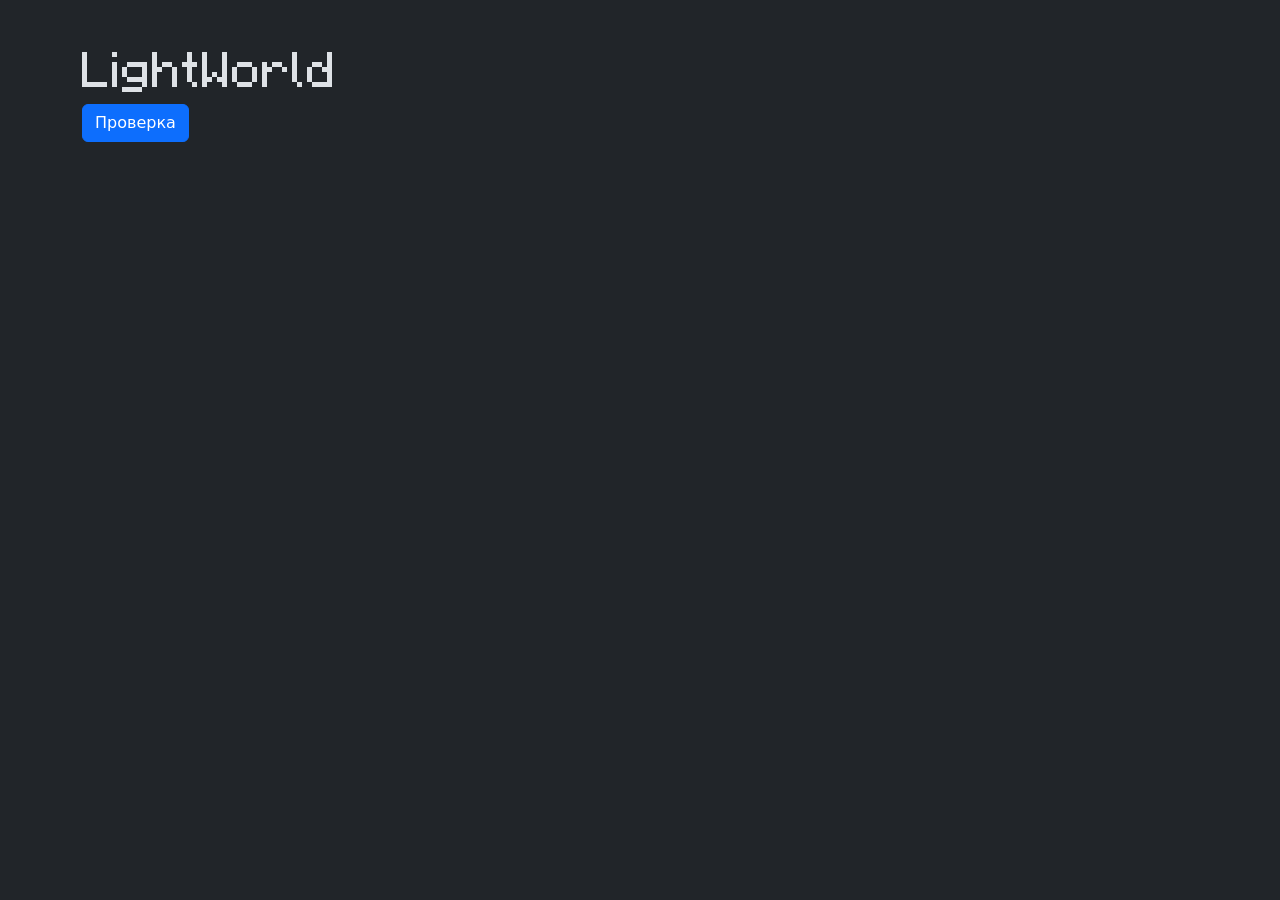
==== index.html @ 9e8bbbc4 "Подключить Bootstrap и шрифт, добавить каркас главной" ====
<!DOCTYPE html>
<html lang="ru" data-bs-theme="dark">
<head>
    <meta charset="UTF-8">
    <meta name="viewport" content="width=device-width, initial-scale=1.0">
    <title>LightWorld — сервер Minecraft</title>
    <link rel="icon" href="images/logo.png" type="image/png">
    <link rel="stylesheet" href="vendor/bootstrap/css/bootstrap.min.css">
    <link rel="stylesheet" href="css/custom.css">
</head>
<body>
    <main class="container py-5">
        <h1>LightWorld</h1>
        <button class="btn btn-primary" type="button">Проверка</button>
    </main>
    <script
    src="vendor/bootstrap/js/bootstrap.bundle.min.js">
    </script>
    <script src="js/main.js">
    </script>
</body>
</html>
---- css/custom.css ----
@font-face {
    font-family: "Minecraft Rus";
    src: url("../fonts/minecraft-rus.ttf")
    format("truetype");
    font-display: swap;
}

h1, h2, h3 {
    font-family: "Minecraft Rus", monospace;
}
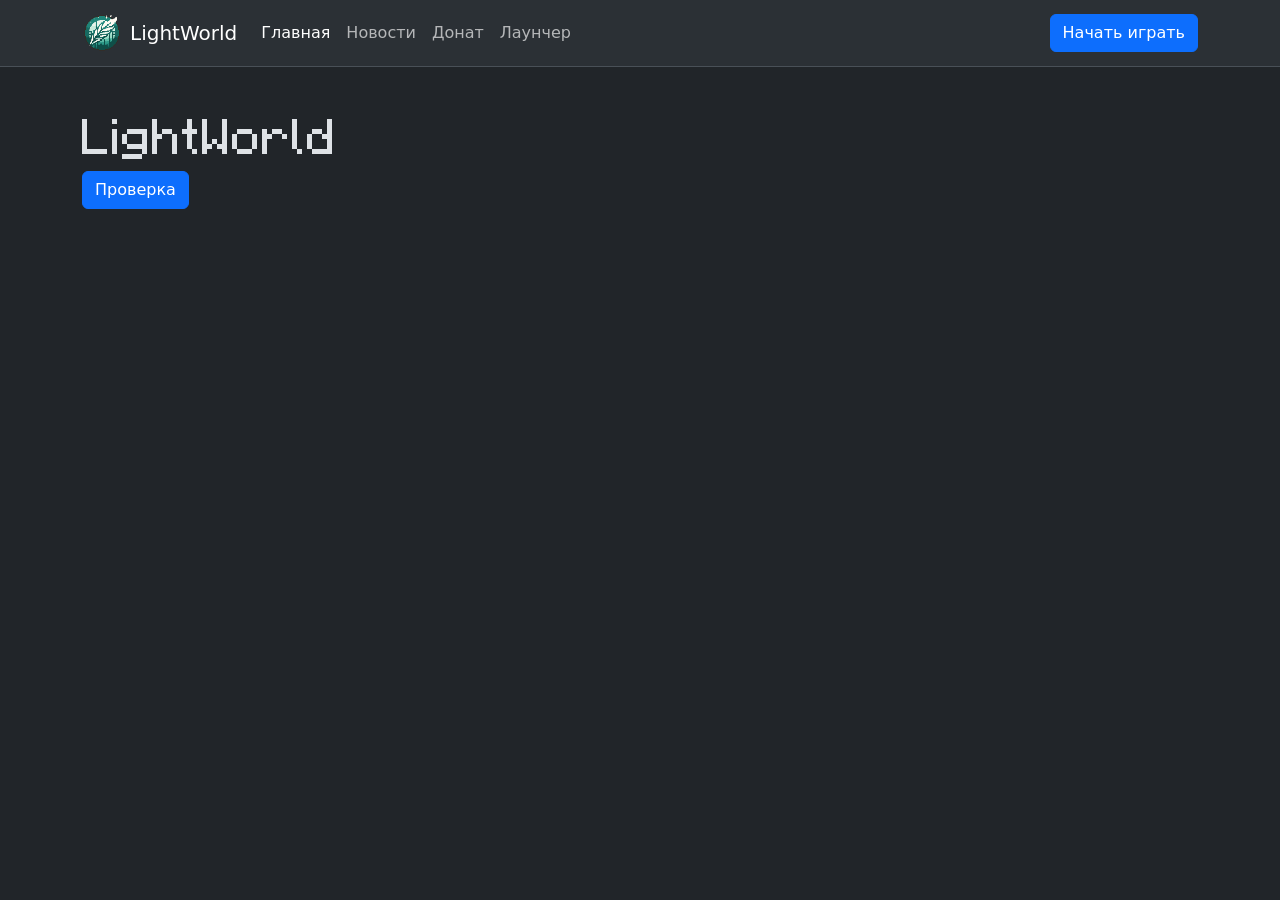
==== commit ba5bca05: "Добавить шапку на компоненте navbar" ====
--- a/index.html
+++ b/index.html
@@ -9,6 +9,29 @@
     <link rel="stylesheet" href="css/custom.css">
 </head>
 <body>
+    <header class="sticky-top">
+        <nav class="navbar navbar-expand-lg bg-body-tertiary border-bottom" aria-label="Основная навигация">
+            <div class="container">
+                <a class="navbar-brand d-flex align-items-center gap-2"
+                href="index.html">
+                    <img src="images/logo.png" alt="" width="40" height="40">
+                        LightWorld
+                </a>
+                <button class="navbar-toggler" type="button" data-bs-toggle="collapse" data-bs-target="#mainNav" aria-controls="mainNav" aria-expanded="false" aria-label="Открыть меню">
+                    <span class="navbar-toggler-icon"></span>
+                </button>
+                <div class="collapse navbar-collapse" id="mainNav">
+                    <ul class="navbar-nav me-auto">
+                        <li class="nav-item"><a class="nav-link active" aria-current="page" href="index.html">Главная</a></li>
+                        <li class="nav-item"><a class="nav-link" href="news.html">Новости</a></li>
+                        <li class="nav-item"><a class="nav-link" href="catalog.html">Донат</a></li>
+                        <li class="nav-item"><a class="nav-link" href="contacts.html">Лаунчер</a></li>
+                    </ul>
+                    <a class="btn btn-primary" href="contacts.html">Начать играть</a>
+                </div>
+            </div>
+        </nav>
+    </header>
     <main class="container py-5">
         <h1>LightWorld</h1>
         <button class="btn btn-primary" type="button">Проверка</button>
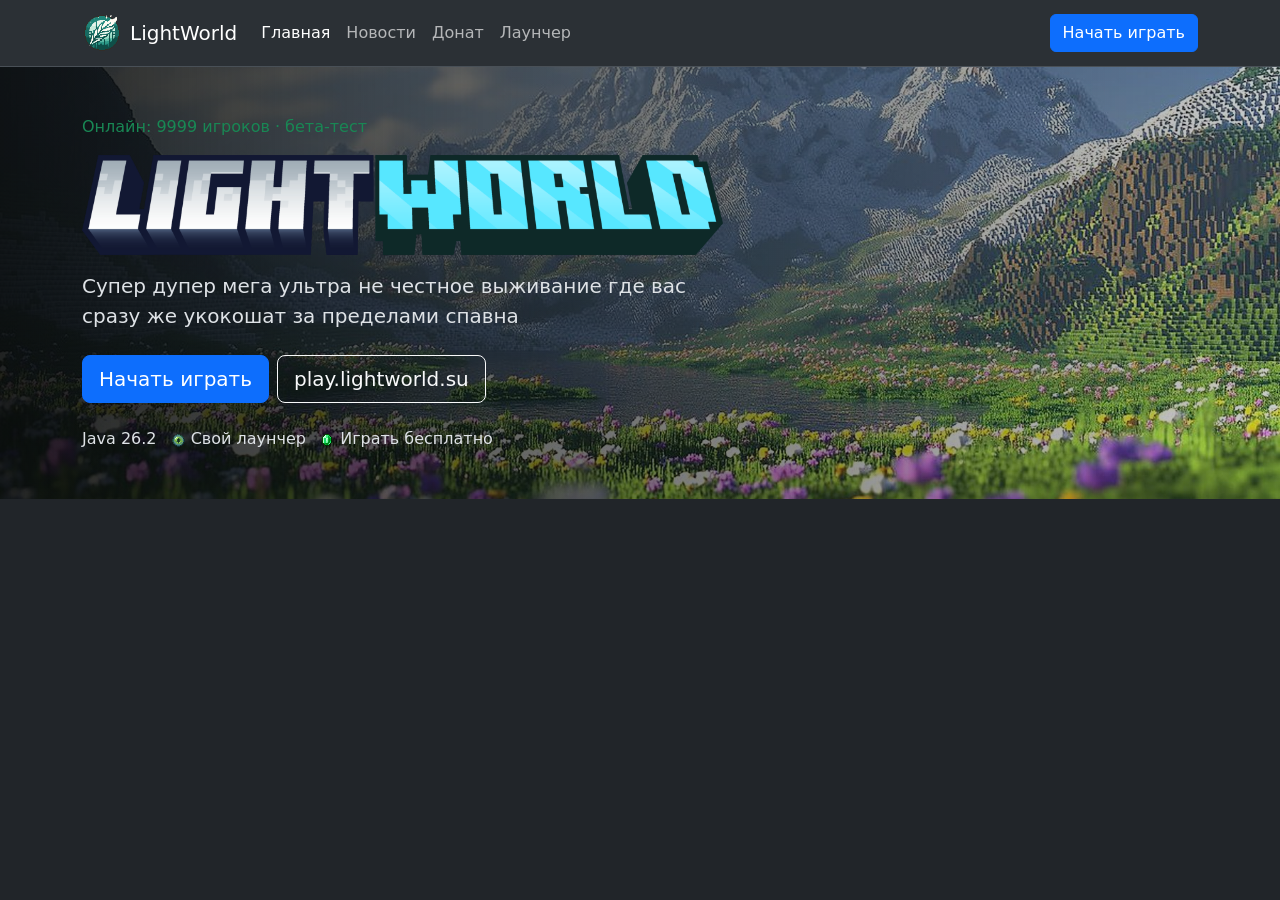
==== commit 88ad207c: "Добавить первый экран" ====
--- a/index.html
+++ b/index.html
@@ -32,9 +32,29 @@
             </div>
         </nav>
     </header>
-    <main class="container py-5">
-        <h1>LightWorld</h1>
-        <button class="btn btn-primary" type="button">Проверка</button>
+    <main>
+        <section class="py-5" id="hero">
+            <div class="container">
+                <div class="row">
+                    <div class="col-12 col-lg-7">
+                        <p class="text-success mb-3">Онлайн: 9999 игроков · бета-тест</p>
+                        <h1 class="mb-3">
+                                <img class="img-fluid" src="images/title.png" alt="LightWorld" width="2048" height="320">
+                        </h1>
+                        <p class="lead mb-4">Супер дупер мега ультра не честное выживание где вас сразу же укокошат за пределами спавна</p>
+                        <div class="d-flex flex-wrap gap-2 mb-4">
+                            <a class="btn btn-primary btn-lg" href="contacts.html">Начать играть</a>
+                            <button class="btn btn-outline-light btn-lg" type="button" id="ip-copy">play.lightworld.su</button>
+                        </div>
+                        <ul class="list-inline mb-0">
+                            <li class="list-inline-item"><img-src="images/icons/grass-block.png" alt="" width="16" height="16"> Java 26.2</li>
+                            <li class="list-inline-item"><img src="images/icons/ender-eye.png" alt="" width="16" height="16"> Свой лаунчер</li>
+                            <li class="list-inline-item"><img src="images/icons/emerald.png" alt="" width="16" height="16"> Играть бесплатно</li>
+                        </ul>
+                    </div>
+                </div>
+            </div>
+        </section>
     </main>
     <script
     src="vendor/bootstrap/js/bootstrap.bundle.min.js">
--- a/css/custom.css
+++ b/css/custom.css
@@ -9,3 +9,10 @@
     font-family: "Minecraft Rus", monospace;
 }
 
+#hero {
+    background-image:
+        linear-gradient(90deg, rgba(9, 11, 11, 0.9), rgba(9, 11, 11, 0.2)),
+        url("../images/hero.jpg");
+    background-size: cover;
+    background-position: center;
+}
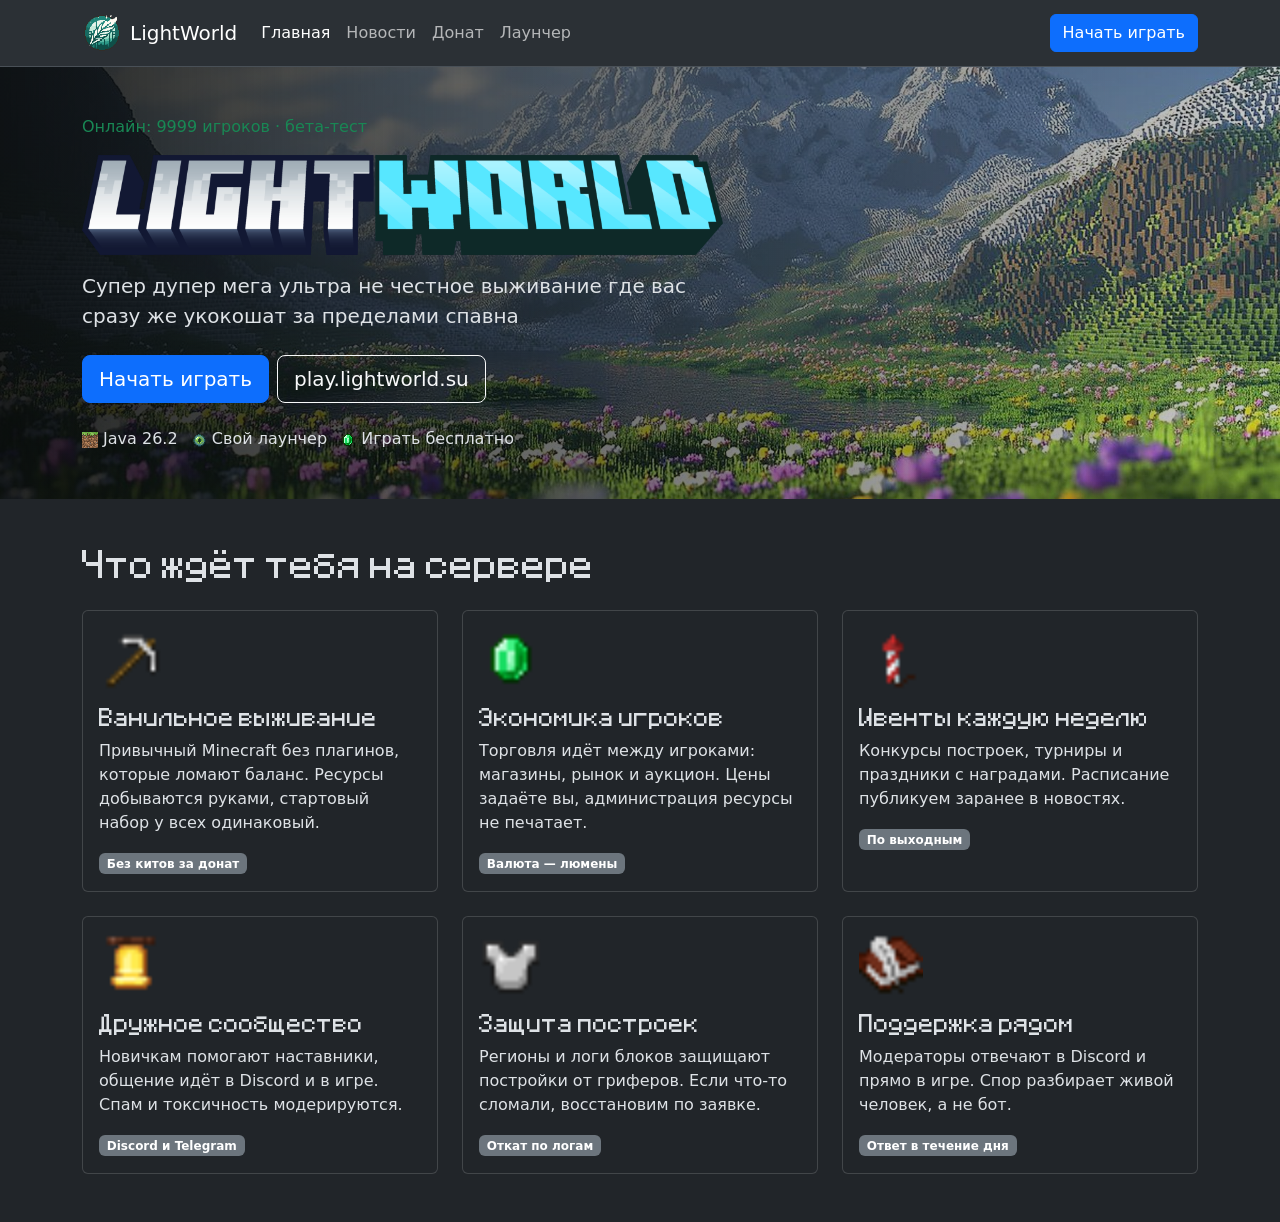
==== commit fa381f8c: "Добавить карточки преимуществ" ====
--- a/index.html
+++ b/index.html
@@ -47,7 +47,7 @@
                             <button class="btn btn-outline-light btn-lg" type="button" id="ip-copy">play.lightworld.su</button>
                         </div>
                         <ul class="list-inline mb-0">
-                            <li class="list-inline-item"><img-src="images/icons/grass-block.png" alt="" width="16" height="16"> Java 26.2</li>
+                            <li class="list-inline-item"><img src="images/icons/grass-block.png" alt="" width="16" height="16"> Java 26.2</li>
                             <li class="list-inline-item"><img src="images/icons/ender-eye.png" alt="" width="16" height="16"> Свой лаунчер</li>
                             <li class="list-inline-item"><img src="images/icons/emerald.png" alt="" width="16" height="16"> Играть бесплатно</li>
                         </ul>
@@ -55,6 +55,74 @@
                 </div>
             </div>
         </section>
+    <section class="py-5" id="features">
+        <div class="container">
+            <h2 class="mb-4">Что ждёт тебя на сервере</h2>
+            <div class="row g-4">
+                <div class="col-12 col-md-6 col-lg-4">
+                    <article class="card h-100">
+                        <div class="card-body">
+                            <img class="mb-3" src="images/icons/iron-pickaxe.png" alt="" width="64" height="64">
+                            <h3 class="card-title h5">Ванильное выживание</h3>
+                            <p class="card-text">Привычный Minecraft без плагинов, которые ломают баланс. Ресурсы добываются руками, стартовый набор у всех одинаковый.</p>
+                            <span class="badge text-bg-secondary">Без китов за донат</span>
+                        </div>
+                    </article>
+                </div>
+                <div class="col-12 col-md-6 col-lg-4">
+                    <article class="card h-100">
+                        <div class="card-body">
+                            <img class="mb-3" src="images/icons/emerald.png" alt="" width="64" height="64">
+                            <h3 class="card-title h5">Экономика игроков</h3>
+                            <p class="card-text">Торговля идёт между игроками: магазины, рынок и аукцион. Цены задаёте вы, администрация ресурсы не печатает.</p>
+                            <span class="badge text-bg-secondary">Валюта — люмены</span>
+                        </div>
+                    </article>
+                </div>
+                <div class="col-12 col-md-6 col-lg-4">
+                    <article class="card h-100">
+                        <div class="card-body">
+                            <img class="mb-3" src="images/icons/firework-rocket.png" alt="" width="64" height="64">
+                            <h3 class="card-title h5">Ивенты каждую неделю</h3>
+                            <p class="card-text">Конкурсы построек, турниры и праздники с наградами. Расписание публикуем заранее в новостях.</p>
+                            <span class="badge text-bg-secondary">По выходным</span>
+                        </div>
+                    </article>
+                </div>
+                <div class="col-12 col-md-6 col-lg-4">
+                    <article class="card h-100">
+                        <div class="card-body">
+                            <img class="mb-3" src="images/icons/bell.png" alt="" width="64" height="64">
+                            <h3 class="card-title h5">Дружное сообщество</h3>
+                            <p class="card-text">Новичкам помогают наставники, общение идёт в Discord и в игре. Спам и токсичность модерируются.</p>
+                            <span class="badge text-bg-secondary">Discord и Telegram</span>
+                        </div>
+                    </article>
+                </div>
+                <div class="col-12 col-md-6 col-lg-4">
+                    <article class="card h-100">
+                        <div class="card-body">
+                            <img class="mb-3" src="images/icons/iron-chestplate.png" alt="" width="64" height="64">
+                            <h3 class="card-title h5">Защита построек</h3>
+                            <p class="card-text">Регионы и логи блоков защищают постройки от гриферов. Если что-то сломали, восстановим по заявке.</p>
+                            <span class="badge text-bg-secondary">Откат по логам</span>
+                        </div>
+                    </article>
+                </div>
+                <div class="col-12 col-md-6 col-lg-4">
+                    <article class="card h-100">
+                        <div class="card-body">
+                            <img class="mb-3" src="images/icons/writable-book.png" alt="" width="64" height="64">
+                            <h3 class="card-title h5">Поддержка рядом</h3>
+                            <p class="card-text">Модераторы отвечают в Discord и прямо в игре. Спор разбирает живой человек, а не бот.</p>
+                            <span class="badge text-bg-secondary">Ответ в течение дня</span>
+                        </div>
+                    </article>
+                </div>
+            </div>
+        </div>
+    </section>
+    
     </main>
     <script
     src="vendor/bootstrap/js/bootstrap.bundle.min.js">
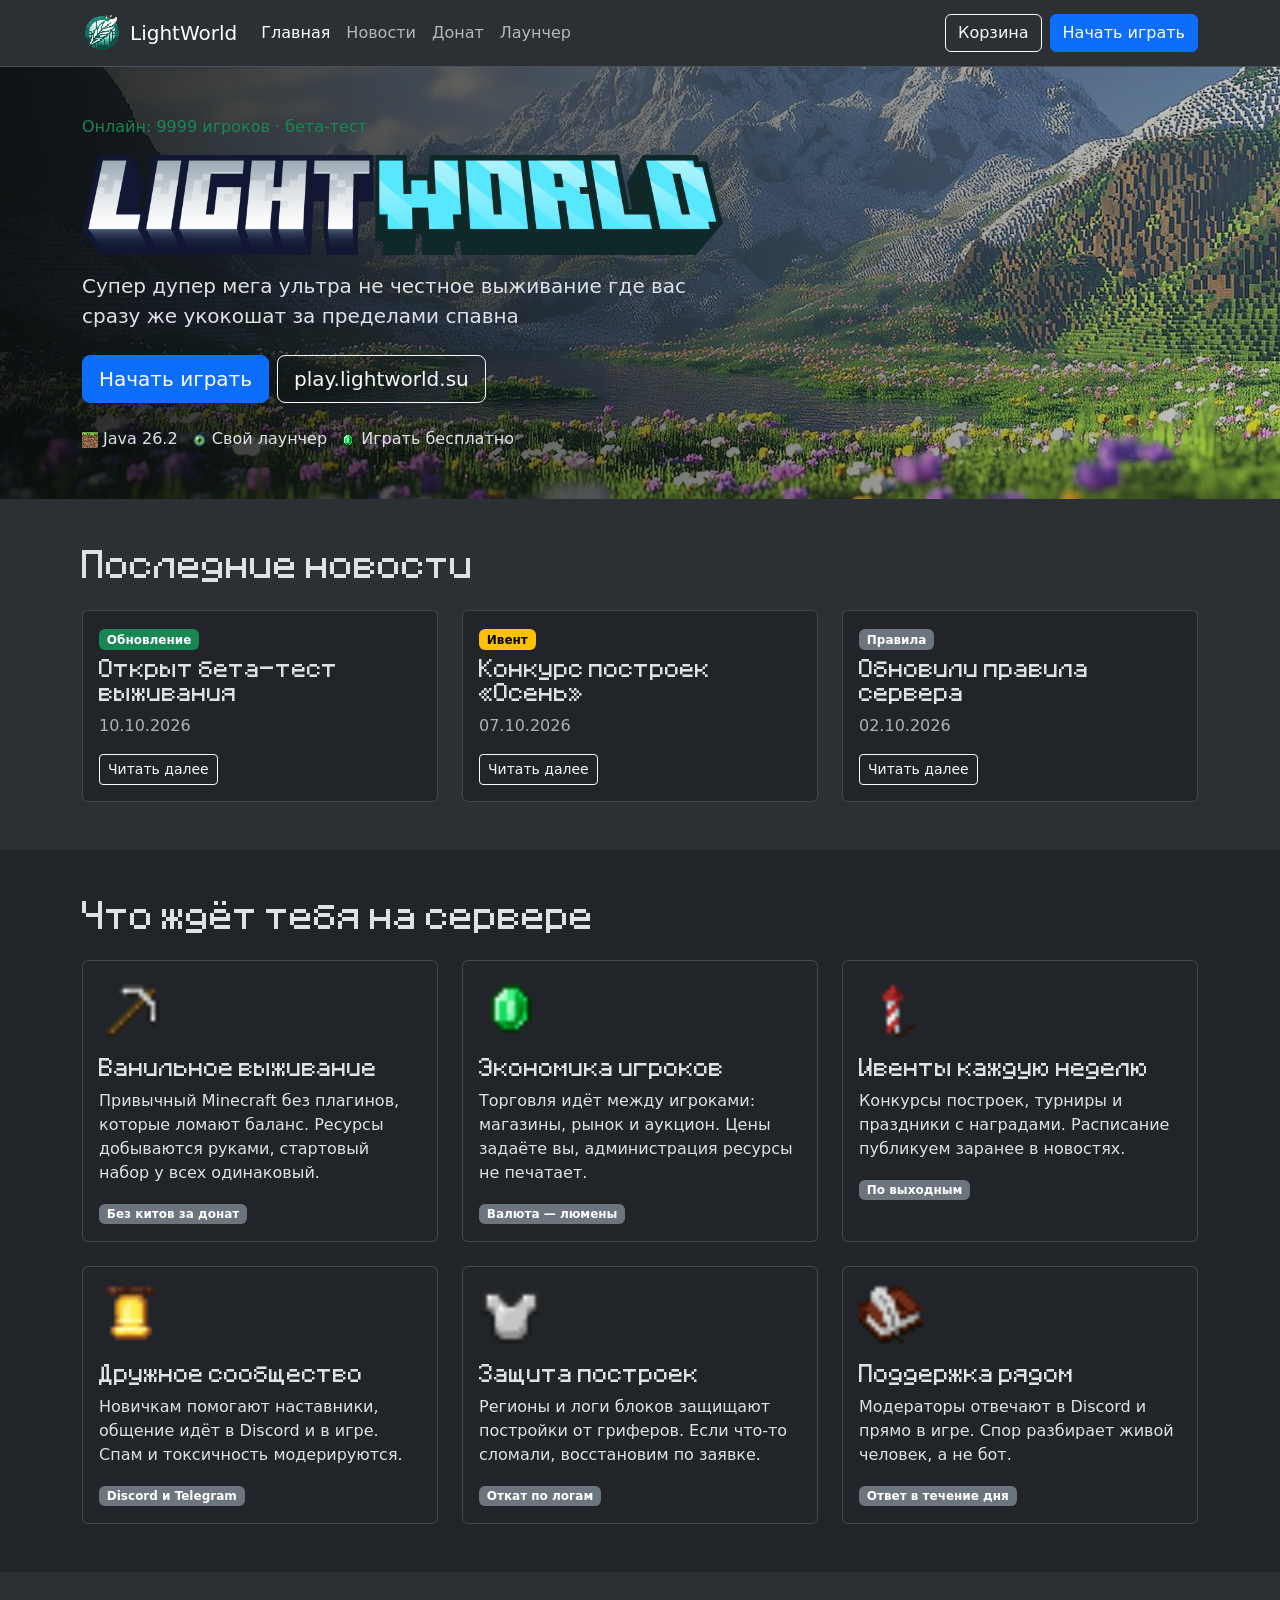
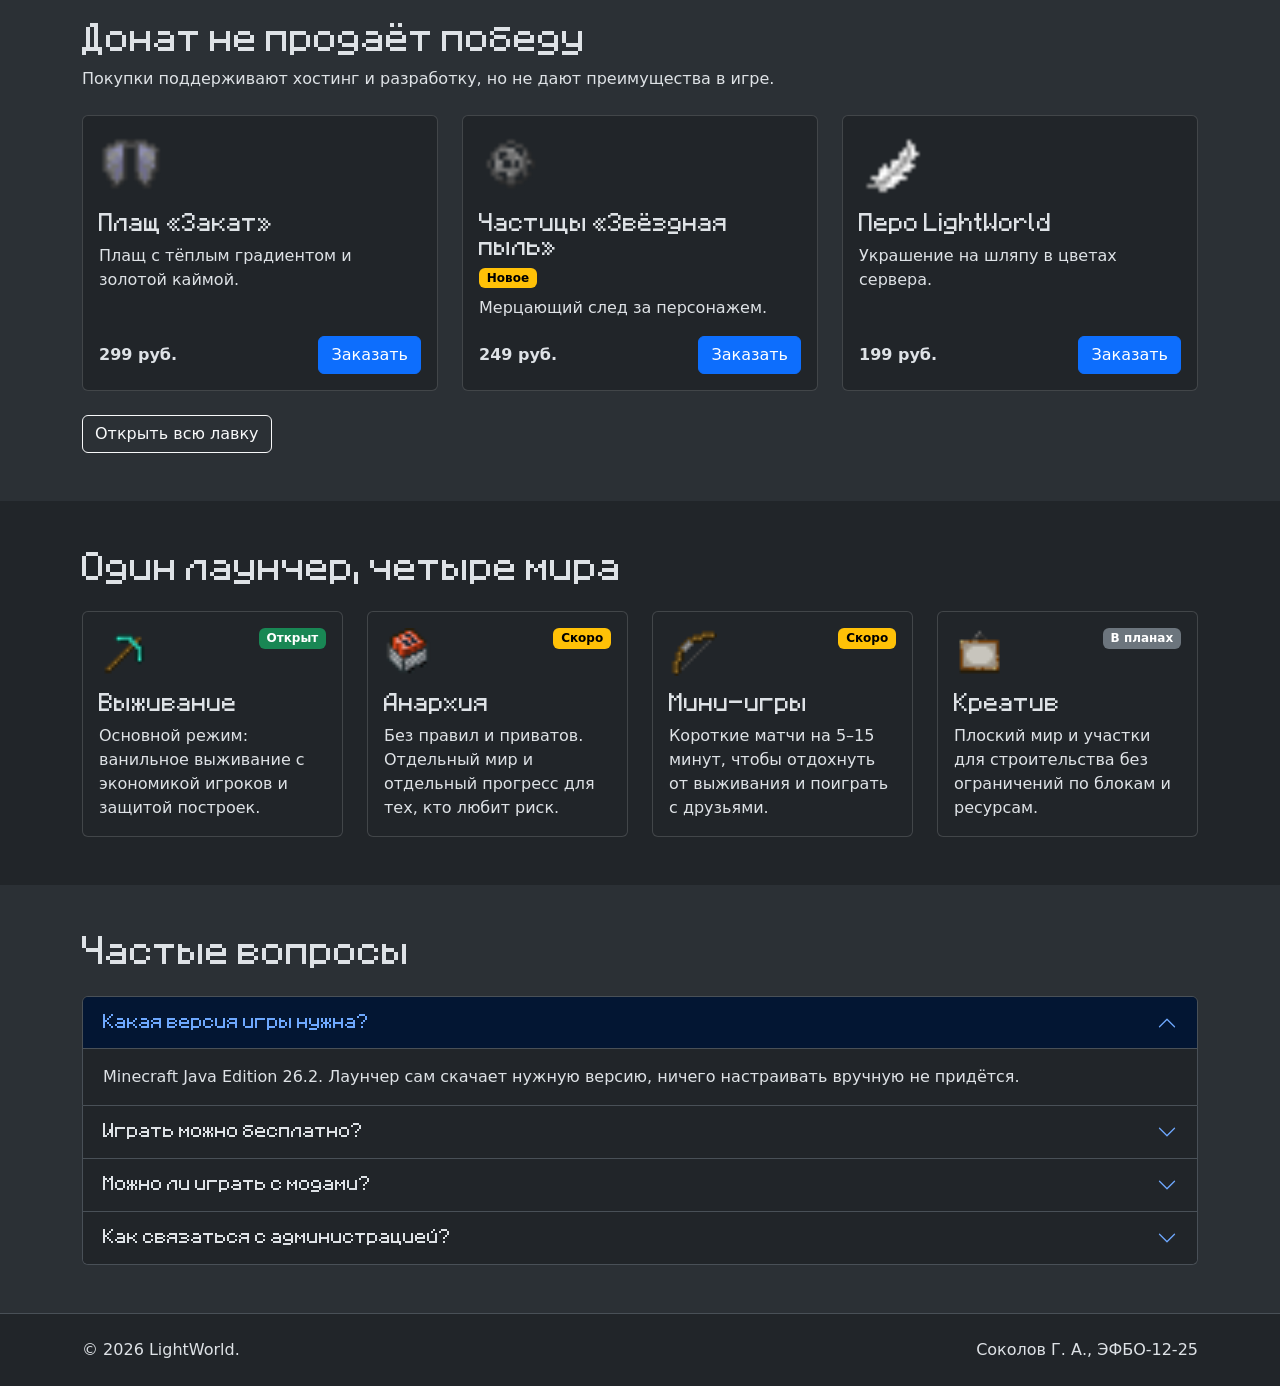
==== commit 9df4efde: "Добавить страницы сайта и форму заявки" ====
--- a/index.html
+++ b/index.html
@@ -27,7 +27,10 @@
                         <li class="nav-item"><a class="nav-link" href="catalog.html">Донат</a></li>
                         <li class="nav-item"><a class="nav-link" href="contacts.html">Лаунчер</a></li>
                     </ul>
-                    <a class="btn btn-primary" href="contacts.html">Начать играть</a>
+                    <div class="d-flex flex-wrap gap-2">
+                        <a class="btn btn-outline-light" href="order.html">Корзина <span class="badge text-bg-warning" id="cart-count" hidden>0</span></a>
+                        <a class="btn btn-primary" href="contacts.html">Начать играть</a>
+                    </div>
                 </div>
             </div>
         </nav>
@@ -55,6 +58,43 @@
                 </div>
             </div>
         </section>
+    <section class="py-5 bg-body-tertiary" id="news">
+        <div class="container">
+            <h2 class="mb-4">Последние новости</h2>
+            <div class="row g-4">
+                <div class="col-12 col-md-4">
+                    <article class="card h-100">
+                        <div class="card-body">
+                            <span class="badge text-bg-success mb-2">Обновление</span>
+                            <h3 class="card-title h5">Открыт бета-тест выживания</h3>
+                            <p class="card-text text-body-secondary">10.10.2026</p>
+                            <a class="btn btn-outline-light btn-sm" href="news.html#beta">Читать далее</a>
+                        </div>
+                    </article>
+                </div>
+                <div class="col-12 col-md-4">
+                    <article class="card h-100">
+                        <div class="card-body">
+                            <span class="badge text-bg-warning mb-2">Ивент</span>
+                            <h3 class="card-title h5">Конкурс построек «Осень»</h3>
+                            <p class="card-text text-body-secondary">07.10.2026</p>
+                            <a class="btn btn-outline-light btn-sm" href="news.html#build">Читать далее</a>
+                        </div>
+                    </article>
+                </div>
+                <div class="col-12 col-md-4">
+                    <article class="card h-100">
+                        <div class="card-body">
+                            <span class="badge text-bg-secondary mb-2">Правила</span>
+                            <h3 class="card-title h5">Обновили правила сервера</h3>
+                            <p class="card-text text-body-secondary">02.10.2026</p>
+                            <a class="btn btn-outline-light btn-sm" href="news.html#rules">Читать далее</a>
+                        </div>
+                    </article>
+                </div>
+            </div>
+        </div>
+    </section>
     <section class="py-5" id="features">
         <div class="container">
             <h2 class="mb-4">Что ждёт тебя на сервере</h2>
@@ -122,8 +162,216 @@
             </div>
         </div>
     </section>
-    
+    <section class="py-5 bg-body-tertiary" id="shop">
+        <div class="container">
+            <h2 class="mb-2">Донат не продаёт победу</h2>
+            <p class="mb-4">Покупки поддерживают хостинг и разработку, но не дают преимущества в игре.</p>
+            <div class="row g-4">
+                <div class="col-12 col-md-4">
+                    <article class="card h-100">
+                        <div class="card-body d-flex flex-column">
+                            <img class="mb-3" src="images/icons/elytra.png" alt="" width="64" height="64">
+                            <h3 class="card-title h5">Плащ «Закат»</h3>
+                            <p class="card-text">Плащ с тёплым градиентом и золотой каймой.</p>
+                            <div class="d-flex justify-content-between align-items-center mt-auto">
+                                <span class="fw-bold">299 руб.</span>
+                                <button class="btn btn-primary" type="button" data-bs-toggle="modal" data-bs-target="#orderModal" data-product="Плащ «Закат»">Заказать</button>
+                            </div>
+                        </div>
+                    </article>
+                </div>
+                <div class="col-12 col-md-4">
+                    <article class="card h-100">
+                        <div class="card-body d-flex flex-column">
+                            <img class="mb-3" src="images/icons/firework-star.png" alt="" width="64" height="64">
+                            <h3 class="card-title h5">Частицы «Звёздная пыль»</h3>
+                            <span class="badge text-bg-warning align-self-start mb-2">Новое</span>
+                            <p class="card-text">Мерцающий след за персонажем.</p>
+                            <div class="d-flex justify-content-between align-items-center mt-auto">
+                                <span class="fw-bold">249 руб.</span>
+                                <button class="btn btn-primary" type="button" data-bs-toggle="modal" data-bs-target="#orderModal" data-product="Частицы «Звёздная пыль»">Заказать</button>
+                            </div>
+                        </div>
+                    </article>
+                </div>
+                <div class="col-12 col-md-4">
+                    <article class="card h-100">
+                        <div class="card-body d-flex flex-column">
+                            <img class="mb-3" src="images/icons/feather.png" alt="" width="64" height="64">
+                            <h3 class="card-title h5">Перо LightWorld</h3>
+                            <p class="card-text">Украшение на шляпу в цветах сервера.</p>
+                            <div class="d-flex justify-content-between align-items-center mt-auto">
+                                <span class="fw-bold">199 руб.</span>
+                                <button class="btn btn-primary" type="button" data-bs-toggle="modal" data-bs-target="#orderModal" data-product="Перо LightWorld">Заказать</button>
+                            </div>
+                        </div>
+                    </article>
+                </div>
+            </div>
+            <a class="btn btn-outline-light mt-4" href="catalog.html">Открыть всю лавку</a>
+        </div>
+    </section>
+    <section class="py-5" id="modes">
+        <div class="container">
+            <h2 class="mb-4">Один лаунчер, четыре мира</h2>
+            <div class="row g-4">
+                <div class="col-12 col-md-6 col-lg-3">
+                    <article class="card h-100">
+                        <div class="card-body">
+                            <div class="d-flex justify-content-between align-items-start mb-3">
+                                <img src="images/icons/diamond-pickaxe.png" alt="" width="48" height="48">
+                                <span class="badge text-bg-success">Открыт</span>
+                            </div>
+                            <h3 class="card-title h5">Выживание</h3>
+                            <p class="card-text">Основной режим: ванильное выживание с экономикой игроков и защитой построек.</p>
+                        </div>
+                    </article>
+                </div>
+                <div class="col-12 col-md-6 col-lg-3">
+                    <article class="card h-100">
+                        <div class="card-body">
+                            <div class="d-flex justify-content-between align-items-start mb-3">
+                                <img src="images/icons/tnt-minecart.png" alt="" width="48" height="48">
+                                <span class="badge text-bg-warning">Скоро</span>
+                            </div>
+                            <h3 class="card-title h5">Анархия</h3>
+                            <p class="card-text">Без правил и приватов. Отдельный мир и отдельный прогресс для тех, кто любит риск.</p>
+                        </div>
+                    </article>
+                </div>
+                <div class="col-12 col-md-6 col-lg-3">
+                    <article class="card h-100">
+                        <div class="card-body">
+                            <div class="d-flex justify-content-between align-items-start mb-3">
+                                <img src="images/icons/bow.png" alt="" width="48" height="48">
+                                <span class="badge text-bg-warning">Скоро</span>
+                            </div>
+                            <h3 class="card-title h5">Мини-игры</h3>
+                            <p class="card-text">Короткие матчи на 5–15 минут, чтобы отдохнуть от выживания и поиграть с друзьями.</p>
+                        </div>
+                    </article>
+                </div>
+                <div class="col-12 col-md-6 col-lg-3">
+                    <article class="card h-100">
+                        <div class="card-body">
+                            <div class="d-flex justify-content-between align-items-start mb-3">
+                                <img src="images/icons/painting.png" alt="" width="48" height="48">
+                                <span class="badge text-bg-secondary">В планах</span>
+                            </div>
+                            <h3 class="card-title h5">Креатив</h3>
+                            <p class="card-text">Плоский мир и участки для строительства без ограничений по блокам и ресурсам.</p>
+                        </div>
+                    </article>
+                </div>
+            </div>
+        </div>
+    </section>
+    <section class="py-5 bg-body-tertiary" id="faq">
+        <div class="container">
+            <h2 class="mb-4">Частые вопросы</h2>
+            <div class="accordion" id="faqAccordion">
+                <div class="accordion-item">
+                    <h3 class="accordion-header">
+                        <button class="accordion-button" type="button" data-bs-toggle="collapse" data-bs-target="#faq1" aria-expanded="true" aria-controls="faq1">Какая версия игры нужна?</button>
+                    </h3>
+                    <div class="accordion-collapse collapse show" id="faq1" data-bs-parent="#faqAccordion">
+                        <div class="accordion-body">Minecraft Java Edition 26.2. Лаунчер сам скачает нужную версию, ничего настраивать вручную не придётся.</div>
+                    </div>
+                </div>
+                <div class="accordion-item">
+                    <h3 class="accordion-header">
+                        <button class="accordion-button collapsed" type="button" data-bs-toggle="collapse" data-bs-target="#faq2" aria-expanded="false" aria-controls="faq2">Играть можно бесплатно?</button>
+                    </h3>
+                    <div class="accordion-collapse collapse" id="faq2" data-bs-parent="#faqAccordion">
+                        <div class="accordion-body">Да. Все режимы доступны без вложений, а в лавке продаются только косметика и удобства.</div>
+                    </div>
+                </div>
+                <div class="accordion-item">
+                    <h3 class="accordion-header">
+                        <button class="accordion-button collapsed" type="button" data-bs-toggle="collapse" data-bs-target="#faq3" aria-expanded="false" aria-controls="faq3">Можно ли играть с модами?</button>
+                    </h3>
+                    <div class="accordion-collapse collapse" id="faq3" data-bs-parent="#faqAccordion">
+                        <div class="accordion-body">Клиентские моды на оптимизацию и интерфейс разрешены. Читы и моды, которые дают преимущество, запрещены правилами.</div>
+                    </div>
+                </div>
+                <div class="accordion-item">
+                    <h3 class="accordion-header">
+                        <button class="accordion-button collapsed" type="button" data-bs-toggle="collapse" data-bs-target="#faq4" aria-expanded="false" aria-controls="faq4">Как связаться с администрацией?</button>
+                    </h3>
+                    <div class="accordion-collapse collapse" id="faq4" data-bs-parent="#faqAccordion">
+                        <div class="accordion-body">Напиши в Discord в канал поддержки или модератору прямо в игре командой /report.</div>
+                    </div>
+                </div>
+            </div>
+        </div>
+    </section>
     </main>
+    <footer class="py-4 border-top">
+        <div class="container d-flex flex-wrap justify-content-between gap-2">
+            <span>© 2026 LightWorld.</span>
+            <span>Соколов Г. А., ЭФБО-12-25</span>
+        </div>
+    </footer>
+    <div class="modal fade" id="orderModal" tabindex="-1" aria-labelledby="orderModalTitle" aria-hidden="true">
+        <div class="modal-dialog modal-dialog-centered">
+            <div class="modal-content">
+                <div class="modal-header">
+                    <h2 class="modal-title h5" id="orderModalTitle">Заявка на покупку</h2>
+                    <button class="btn-close" type="button" data-bs-dismiss="modal" aria-label="Закрыть"></button>
+                </div>
+                <div class="modal-body">
+                    <form class="js-order-form" action="#" method="post" novalidate>
+                        <div class="row g-3">
+                            <div class="col-12">
+                                <label class="form-label" for="modal-product">Товар</label>
+                                <select class="form-select" id="modal-product" name="product" required>
+                                    <option value="">Выбери товар</option>
+                                    <option>Плащ «Закат»</option>
+                                    <option>Частицы «Звёздная пыль»</option>
+                                    <option>Перо LightWorld</option>
+                                </select>
+                                <div class="invalid-feedback">Выбери товар.</div>
+                            </div>
+                            <div class="col-12 col-md-6">
+                                <label class="form-label" for="modal-name">Имя</label>
+                                <input class="form-control" id="modal-name" name="name" type="text" required minlength="2" placeholder="Алексей">
+                                <div class="invalid-feedback">Минимум 2 символа.</div>
+                            </div>
+                            <div class="col-12 col-md-6">
+                                <label class="form-label" for="modal-email">E-mail</label>
+                                <input class="form-control" id="modal-email" name="email" type="email" required placeholder="steve@mail.ru">
+                                <div class="invalid-feedback">Укажи корректный e-mail.</div>
+                            </div>
+                            <div class="col-12">
+                                <label class="form-label" for="modal-phone">Телефон</label>
+                                <div class="input-group has-validation">
+                                    <span class="input-group-text">+7</span>
+                                    <input class="form-control" id="modal-phone" name="phone" type="tel" required pattern="[0-9]{10}" placeholder="9001234567">
+                                    <div class="invalid-feedback">Нужно 10 цифр после +7.</div>
+                                </div>
+                            </div>
+                            <div class="col-12">
+                                <label class="form-label" for="modal-comment">Комментарий</label>
+                                <textarea class="form-control" id="modal-comment" name="comment" rows="2" placeholder="Например, подарок другу Alex_99"></textarea>
+                            </div>
+                            <div class="col-12">
+                                <div class="form-check">
+                                    <input class="form-check-input" id="modal-agree" name="agree" type="checkbox" required>
+                                    <label class="form-check-label" for="modal-agree">Согласен на обработку персональных данных</label>
+                                    <div class="invalid-feedback">Без согласия заявку не отправить.</div>
+                                </div>
+                            </div>
+                            <div class="col-12 d-flex flex-wrap gap-2">
+                                <button class="btn btn-primary" type="submit">Отправить заявку</button>
+                                <button class="btn btn-secondary" type="button" data-bs-dismiss="modal">Отмена</button>
+                            </div>
+                        </div>
+                    </form>
+                    <div class="alert alert-success mb-0 js-order-success" role="alert" hidden>Заявка отправлена! Мы пришлём подтверждение на почту.</div>
+                </div>
+            </div>
+        </div>
+    </div>
     <script
     src="vendor/bootstrap/js/bootstrap.bundle.min.js">
     </script>
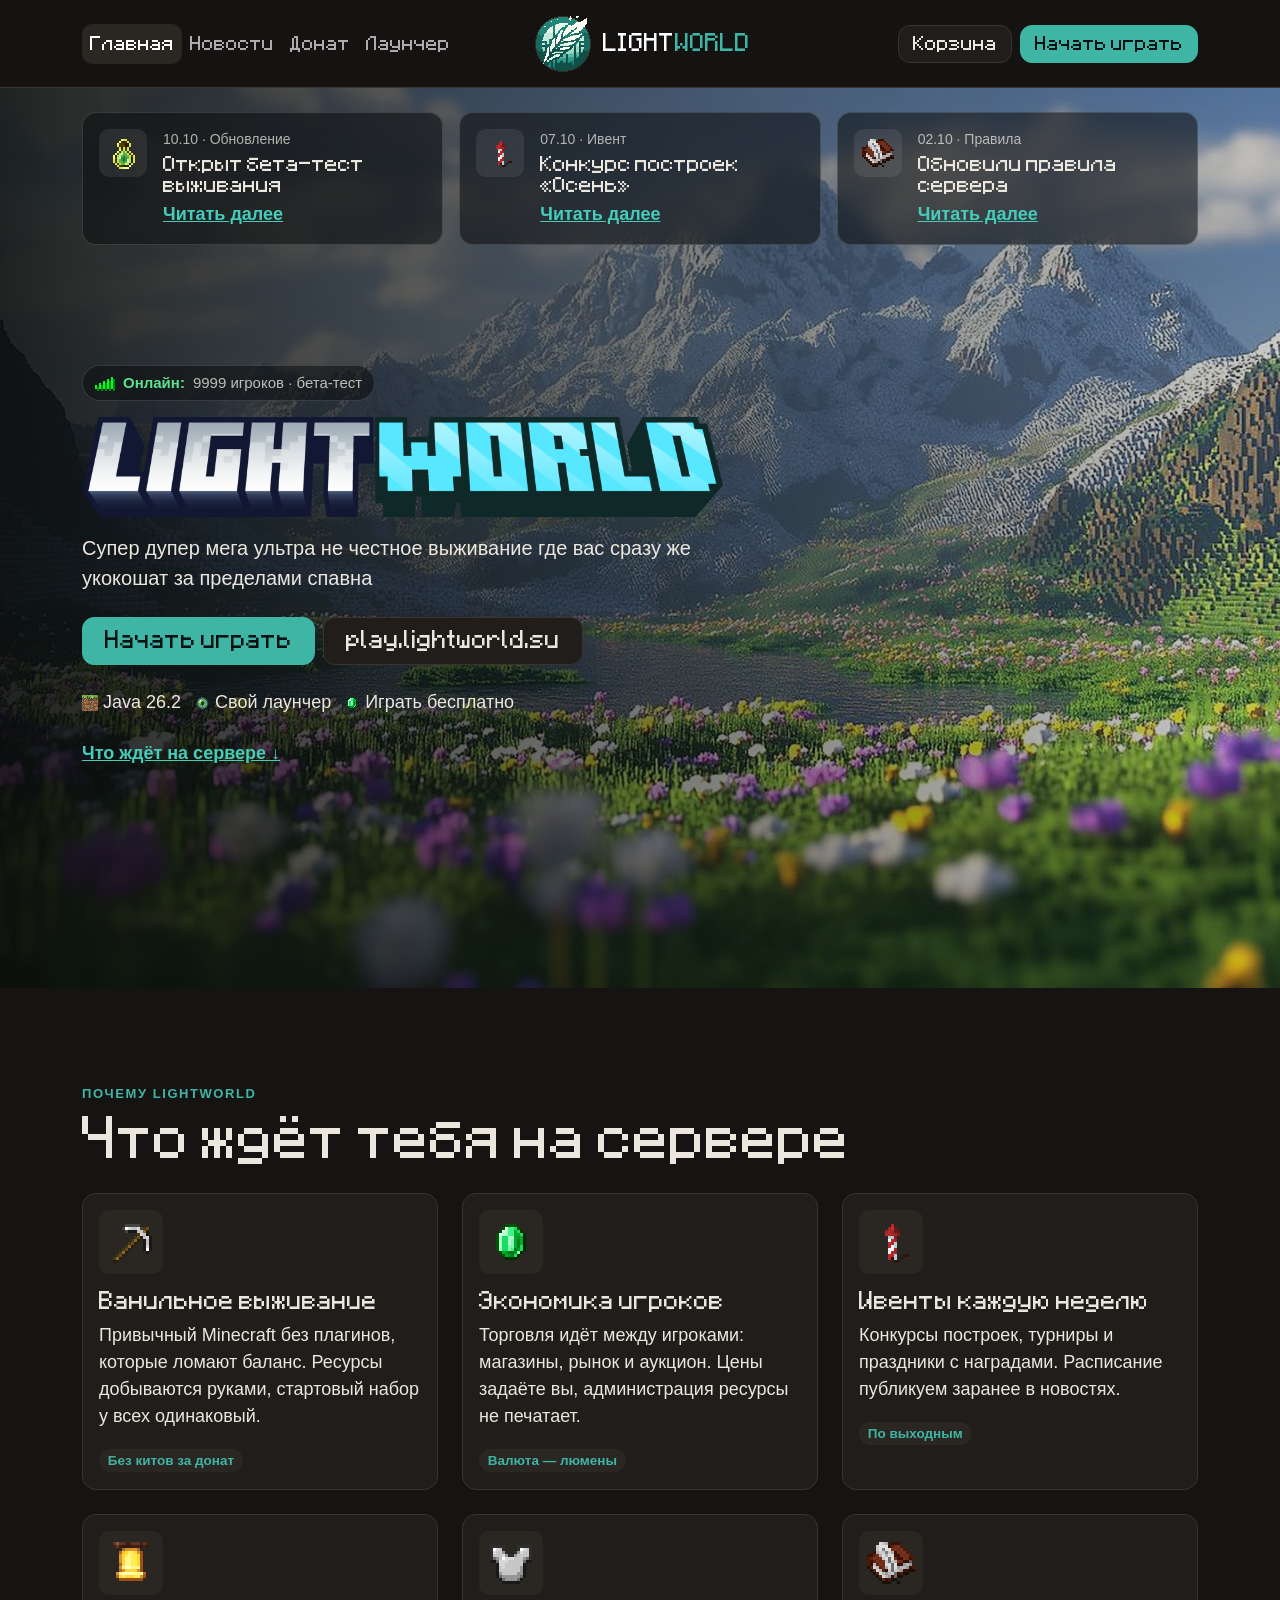
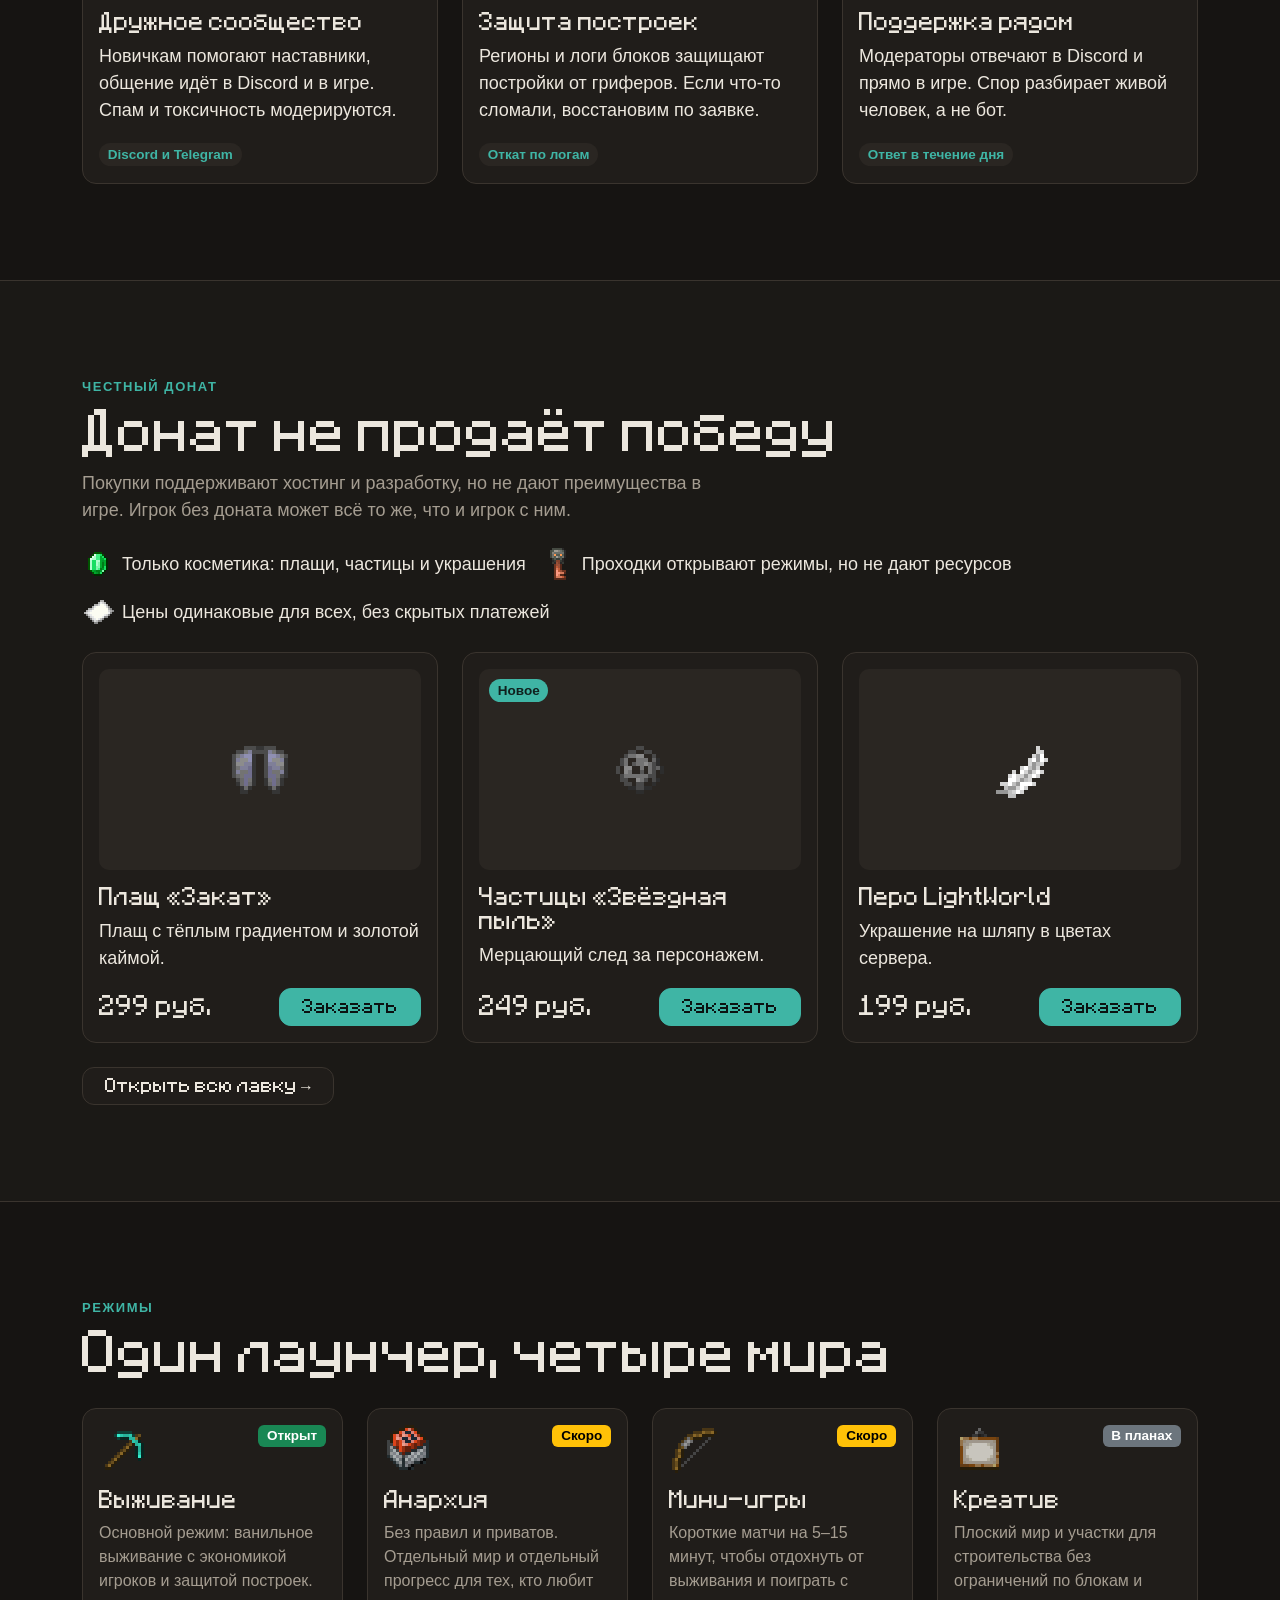
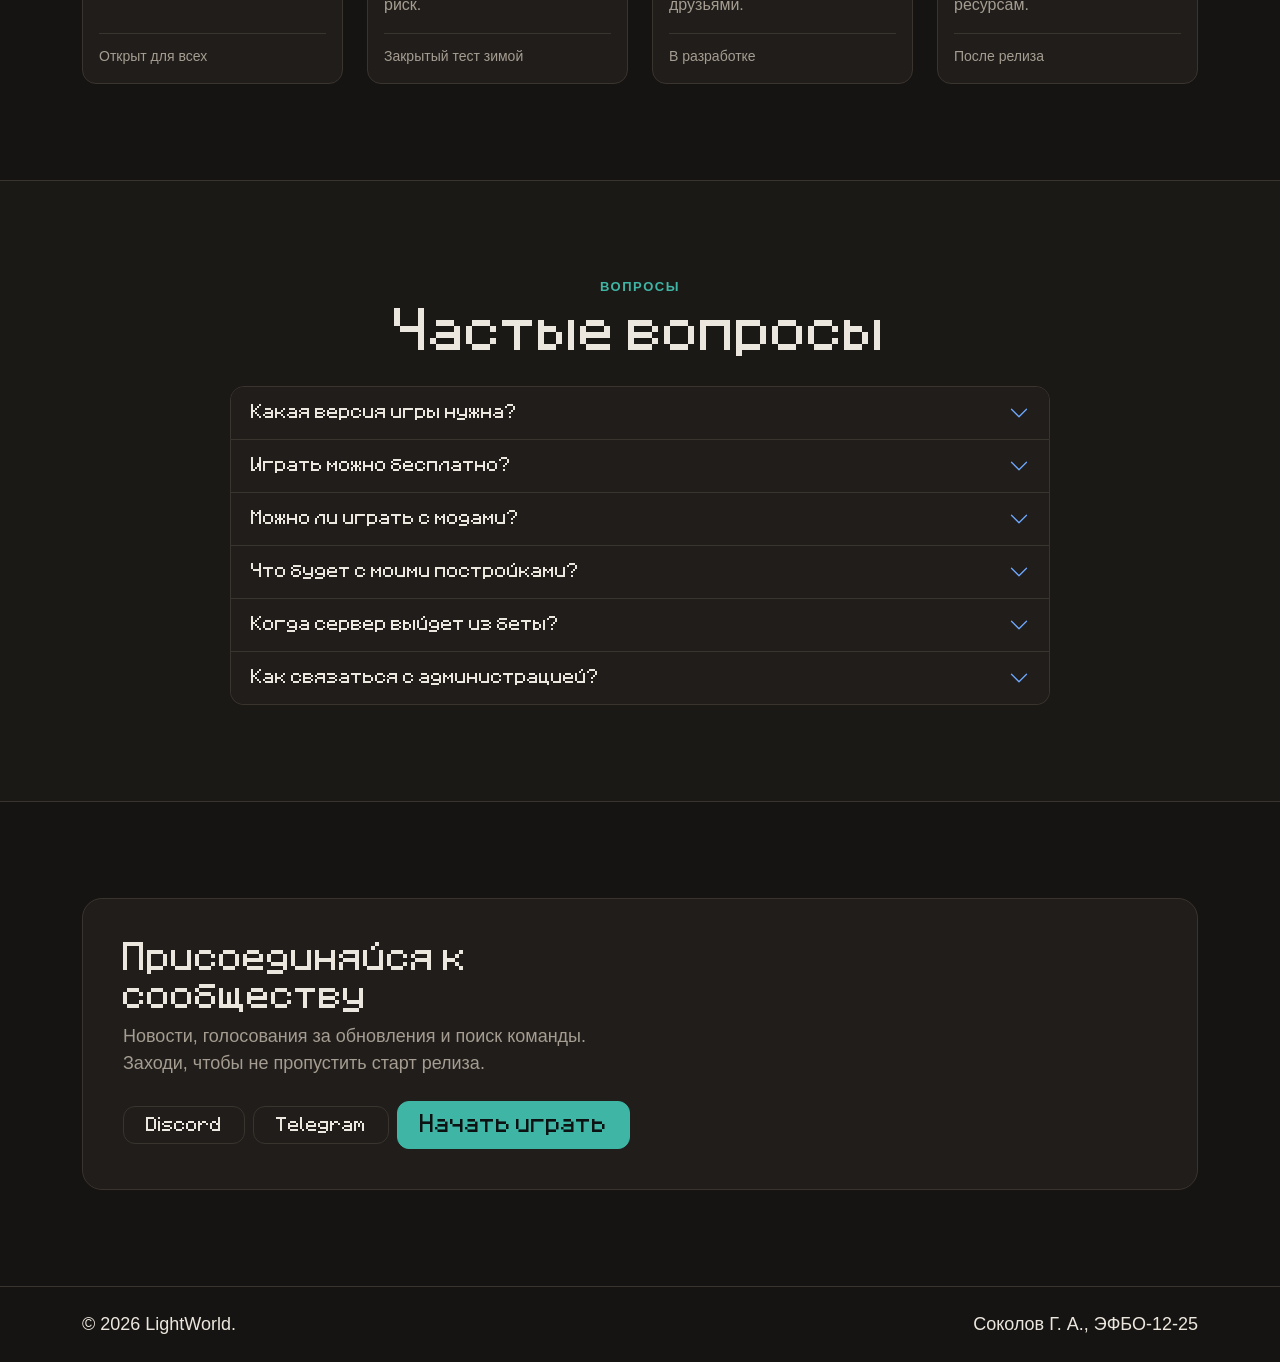
==== commit 06c64fc4: "Привести главную страницу и анимации к виду КР1" ====
--- a/index.html
+++ b/index.html
@@ -15,7 +15,7 @@
                 <a class="navbar-brand d-flex align-items-center gap-2"
                 href="index.html">
                     <img src="images/logo.png" alt="" width="40" height="40">
-                        LightWorld
+                        <span>LIGHT<span class="brand-accent">WORLD</span></span>
                 </a>
                 <button class="navbar-toggler" type="button" data-bs-toggle="collapse" data-bs-target="#mainNav" aria-controls="mainNav" aria-expanded="false" aria-label="Открыть меню">
                     <span class="navbar-toggler-icon"></span>
@@ -36,71 +36,74 @@
         </nav>
     </header>
     <main>
-        <section class="py-5" id="hero">
-            <div class="container">
-                <div class="row">
-                    <div class="col-12 col-lg-7">
-                        <p class="text-success mb-3">Онлайн: 9999 игроков · бета-тест</p>
-                        <h1 class="mb-3">
-                                <img class="img-fluid" src="images/title.png" alt="LightWorld" width="2048" height="320">
-                        </h1>
-                        <p class="lead mb-4">Супер дупер мега ультра не честное выживание где вас сразу же укокошат за пределами спавна</p>
-                        <div class="d-flex flex-wrap gap-2 mb-4">
-                            <a class="btn btn-primary btn-lg" href="contacts.html">Начать играть</a>
-                            <button class="btn btn-outline-light btn-lg" type="button" id="ip-copy">play.lightworld.su</button>
-                        </div>
-                        <ul class="list-inline mb-0">
-                            <li class="list-inline-item"><img src="images/icons/grass-block.png" alt="" width="16" height="16"> Java 26.2</li>
-                            <li class="list-inline-item"><img src="images/icons/ender-eye.png" alt="" width="16" height="16"> Свой лаунчер</li>
-                            <li class="list-inline-item"><img src="images/icons/emerald.png" alt="" width="16" height="16"> Играть бесплатно</li>
-                        </ul>
-                    </div>
-                </div>
-            </div>
-        </section>
-    <section class="py-5 bg-body-tertiary" id="news">
+        <section id="hero">
+        <div class="container pt-4">
+            <div class="row g-3" role="region" aria-label="Последние новости" id="news">
+                <div class="col-12 col-lg-4">
+                    <article class="card h-100 hero-news">
+                        <div class="card-body d-flex gap-3">
+                            <img class="hero-news-icon" src="images/icons/experience-bottle.png" alt="" width="48" height="48">
+                            <div>
+                                <p class="hero-news-meta mb-1"><time datetime="2026-10-10">10.10</time> · Обновление</p>
+                                <p class="hero-news-title mb-1">Открыт бета-тест выживания</p>
+                                <a class="hero-link" href="news.html#beta">Читать далее</a>
+                            </div>
+                        </div>
+                    </article>
+                </div>
+                <div class="col-12 col-lg-4">
+                    <article class="card h-100 hero-news">
+                        <div class="card-body d-flex gap-3">
+                            <img class="hero-news-icon" src="images/icons/firework-rocket.png" alt="" width="48" height="48">
+                            <div>
+                                <p class="hero-news-meta mb-1"><time datetime="2026-10-07">07.10</time> · Ивент</p>
+                                <p class="hero-news-title mb-1">Конкурс построек «Осень»</p>
+                                <a class="hero-link" href="news.html#build">Читать далее</a>
+                            </div>
+                        </div>
+                    </article>
+                </div>
+                <div class="col-12 col-lg-4">
+                    <article class="card h-100 hero-news">
+                        <div class="card-body d-flex gap-3">
+                            <img class="hero-news-icon" src="images/icons/writable-book.png" alt="" width="48" height="48">
+                            <div>
+                                <p class="hero-news-meta mb-1"><time datetime="2026-10-02">02.10</time> · Правила</p>
+                                <p class="hero-news-title mb-1">Обновили правила сервера</p>
+                                <a class="hero-link" href="news.html#rules">Читать далее</a>
+                            </div>
+                        </div>
+                    </article>
+                </div>
+            </div>
+            <div class="row hero-body">
+                <div class="col-12 col-lg-7">
+                    <p class="hero-status mb-3"><img src="images/icons/ping.png" alt="" width="20" height="16"> <span class="hero-online">Онлайн:</span> 9999 игроков · бета-тест</p>
+                    <h1 class="mb-3">
+                        <img class="img-fluid" src="images/title.png" alt="LightWorld" width="2048" height="320">
+                    </h1>
+                    <p class="lead mb-4">Супер дупер мега ультра не честное выживание где вас сразу же укокошат за пределами спавна</p>
+                    <div class="d-flex flex-wrap gap-2 mb-4">
+                        <a class="btn btn-primary btn-lg" href="contacts.html">Начать играть</a>
+                        <button class="btn btn-outline-light btn-lg" type="button" id="ip-copy">play.lightworld.su</button>
+                    </div>
+                    <ul class="list-inline mb-0">
+                        <li class="list-inline-item"><img src="images/icons/grass-block.png" alt="" width="16" height="16"> Java 26.2</li>
+                        <li class="list-inline-item"><img src="images/icons/ender-eye.png" alt="" width="16" height="16"> Свой лаунчер</li>
+                        <li class="list-inline-item"><img src="images/icons/emerald.png" alt="" width="16" height="16"> Играть бесплатно</li>
+                    </ul>
+                    <a class="hero-link d-inline-block mt-4" href="#features">Что ждёт на сервере ↓</a>
+                </div>
+            </div>
+        </div>
+    </section>
+    <section class="lw-section" id="features">
         <div class="container">
-            <h2 class="mb-4">Последние новости</h2>
-            <div class="row g-4">
-                <div class="col-12 col-md-4">
-                    <article class="card h-100">
-                        <div class="card-body">
-                            <span class="badge text-bg-success mb-2">Обновление</span>
-                            <h3 class="card-title h5">Открыт бета-тест выживания</h3>
-                            <p class="card-text text-body-secondary">10.10.2026</p>
-                            <a class="btn btn-outline-light btn-sm" href="news.html#beta">Читать далее</a>
-                        </div>
-                    </article>
-                </div>
-                <div class="col-12 col-md-4">
-                    <article class="card h-100">
-                        <div class="card-body">
-                            <span class="badge text-bg-warning mb-2">Ивент</span>
-                            <h3 class="card-title h5">Конкурс построек «Осень»</h3>
-                            <p class="card-text text-body-secondary">07.10.2026</p>
-                            <a class="btn btn-outline-light btn-sm" href="news.html#build">Читать далее</a>
-                        </div>
-                    </article>
-                </div>
-                <div class="col-12 col-md-4">
-                    <article class="card h-100">
-                        <div class="card-body">
-                            <span class="badge text-bg-secondary mb-2">Правила</span>
-                            <h3 class="card-title h5">Обновили правила сервера</h3>
-                            <p class="card-text text-body-secondary">02.10.2026</p>
-                            <a class="btn btn-outline-light btn-sm" href="news.html#rules">Читать далее</a>
-                        </div>
-                    </article>
-                </div>
-            </div>
-        </div>
-    </section>
-    <section class="py-5" id="features">
-        <div class="container">
+            <p class="eyebrow mb-2">Почему LightWorld</p>
             <h2 class="mb-4">Что ждёт тебя на сервере</h2>
             <div class="row g-4">
                 <div class="col-12 col-md-6 col-lg-4">
-                    <article class="card h-100">
+                    <article class="card h-100" data-reveal>
                         <div class="card-body">
                             <img class="mb-3" src="images/icons/iron-pickaxe.png" alt="" width="64" height="64">
                             <h3 class="card-title h5">Ванильное выживание</h3>
@@ -110,7 +113,7 @@
                     </article>
                 </div>
                 <div class="col-12 col-md-6 col-lg-4">
-                    <article class="card h-100">
+                    <article class="card h-100" data-reveal>
                         <div class="card-body">
                             <img class="mb-3" src="images/icons/emerald.png" alt="" width="64" height="64">
                             <h3 class="card-title h5">Экономика игроков</h3>
@@ -120,7 +123,7 @@
                     </article>
                 </div>
                 <div class="col-12 col-md-6 col-lg-4">
-                    <article class="card h-100">
+                    <article class="card h-100" data-reveal>
                         <div class="card-body">
                             <img class="mb-3" src="images/icons/firework-rocket.png" alt="" width="64" height="64">
                             <h3 class="card-title h5">Ивенты каждую неделю</h3>
@@ -130,7 +133,7 @@
                     </article>
                 </div>
                 <div class="col-12 col-md-6 col-lg-4">
-                    <article class="card h-100">
+                    <article class="card h-100" data-reveal>
                         <div class="card-body">
                             <img class="mb-3" src="images/icons/bell.png" alt="" width="64" height="64">
                             <h3 class="card-title h5">Дружное сообщество</h3>
@@ -140,7 +143,7 @@
                     </article>
                 </div>
                 <div class="col-12 col-md-6 col-lg-4">
-                    <article class="card h-100">
+                    <article class="card h-100" data-reveal>
                         <div class="card-body">
                             <img class="mb-3" src="images/icons/iron-chestplate.png" alt="" width="64" height="64">
                             <h3 class="card-title h5">Защита построек</h3>
@@ -150,7 +153,7 @@
                     </article>
                 </div>
                 <div class="col-12 col-md-6 col-lg-4">
-                    <article class="card h-100">
+                    <article class="card h-100" data-reveal>
                         <div class="card-body">
                             <img class="mb-3" src="images/icons/writable-book.png" alt="" width="64" height="64">
                             <h3 class="card-title h5">Поддержка рядом</h3>
@@ -162,19 +165,25 @@
             </div>
         </div>
     </section>
-    <section class="py-5 bg-body-tertiary" id="shop">
+    <section class="lw-section lw-section-alt" id="shop">
         <div class="container">
+            <p class="eyebrow mb-2">Честный донат</p>
             <h2 class="mb-2">Донат не продаёт победу</h2>
-            <p class="mb-4">Покупки поддерживают хостинг и разработку, но не дают преимущества в игре.</p>
+            <p class="section-text mb-4">Покупки поддерживают хостинг и разработку, но не дают преимущества в игре. Игрок без доната может всё то же, что и игрок с ним.</p>
+            <ul class="list-unstyled d-flex flex-wrap gap-3 mb-4">
+                <li class="d-flex align-items-center gap-2"><img src="images/icons/emerald.png" alt="" width="32" height="32"> Только косметика: плащи, частицы и украшения</li>
+                <li class="d-flex align-items-center gap-2"><img src="images/icons/trial-key.png" alt="" width="32" height="32"> Проходки открывают режимы, но не дают ресурсов</li>
+                <li class="d-flex align-items-center gap-2"><img src="images/icons/paper.png" alt="" width="32" height="32"> Цены одинаковые для всех, без скрытых платежей</li>
+            </ul>
             <div class="row g-4">
                 <div class="col-12 col-md-4">
                     <article class="card h-100">
                         <div class="card-body d-flex flex-column">
-                            <img class="mb-3" src="images/icons/elytra.png" alt="" width="64" height="64">
+                            <div class="product-art mb-3"><img src="images/icons/elytra.png" alt="" width="64" height="64"></div>
                             <h3 class="card-title h5">Плащ «Закат»</h3>
                             <p class="card-text">Плащ с тёплым градиентом и золотой каймой.</p>
                             <div class="d-flex justify-content-between align-items-center mt-auto">
-                                <span class="fw-bold">299 руб.</span>
+                                <span class="product-price">299 руб.</span>
                                 <button class="btn btn-primary" type="button" data-bs-toggle="modal" data-bs-target="#orderModal" data-product="Плащ «Закат»">Заказать</button>
                             </div>
                         </div>
@@ -183,12 +192,11 @@
                 <div class="col-12 col-md-4">
                     <article class="card h-100">
                         <div class="card-body d-flex flex-column">
-                            <img class="mb-3" src="images/icons/firework-star.png" alt="" width="64" height="64">
+                            <div class="product-art mb-3"><span class="badge product-badge">Новое</span><img src="images/icons/firework-star.png" alt="" width="64" height="64"></div>
                             <h3 class="card-title h5">Частицы «Звёздная пыль»</h3>
-                            <span class="badge text-bg-warning align-self-start mb-2">Новое</span>
-                            <p class="card-text">Мерцающий след за персонажем.</p>
+                                                        <p class="card-text">Мерцающий след за персонажем.</p>
                             <div class="d-flex justify-content-between align-items-center mt-auto">
-                                <span class="fw-bold">249 руб.</span>
+                                <span class="product-price">249 руб.</span>
                                 <button class="btn btn-primary" type="button" data-bs-toggle="modal" data-bs-target="#orderModal" data-product="Частицы «Звёздная пыль»">Заказать</button>
                             </div>
                         </div>
@@ -197,84 +205,92 @@
                 <div class="col-12 col-md-4">
                     <article class="card h-100">
                         <div class="card-body d-flex flex-column">
-                            <img class="mb-3" src="images/icons/feather.png" alt="" width="64" height="64">
+                            <div class="product-art mb-3"><img src="images/icons/feather.png" alt="" width="64" height="64"></div>
                             <h3 class="card-title h5">Перо LightWorld</h3>
                             <p class="card-text">Украшение на шляпу в цветах сервера.</p>
                             <div class="d-flex justify-content-between align-items-center mt-auto">
-                                <span class="fw-bold">199 руб.</span>
+                                <span class="product-price">199 руб.</span>
                                 <button class="btn btn-primary" type="button" data-bs-toggle="modal" data-bs-target="#orderModal" data-product="Перо LightWorld">Заказать</button>
                             </div>
                         </div>
                     </article>
                 </div>
             </div>
-            <a class="btn btn-outline-light mt-4" href="catalog.html">Открыть всю лавку</a>
-        </div>
-    </section>
-    <section class="py-5" id="modes">
+            <a class="btn btn-outline-light mt-4" href="catalog.html">Открыть всю лавку →</a>
+        </div>
+    </section>
+    <section class="lw-section" id="modes">
         <div class="container">
+            <p class="eyebrow mb-2">Режимы</p>
             <h2 class="mb-4">Один лаунчер, четыре мира</h2>
             <div class="row g-4">
                 <div class="col-12 col-md-6 col-lg-3">
-                    <article class="card h-100">
-                        <div class="card-body">
+                    <article class="card h-100" data-reveal>
+                        <div class="card-body d-flex flex-column">
                             <div class="d-flex justify-content-between align-items-start mb-3">
                                 <img src="images/icons/diamond-pickaxe.png" alt="" width="48" height="48">
                                 <span class="badge text-bg-success">Открыт</span>
                             </div>
                             <h3 class="card-title h5">Выживание</h3>
                             <p class="card-text">Основной режим: ванильное выживание с экономикой игроков и защитой построек.</p>
+                            <p class="mode-note mt-auto mb-0">Открыт для всех</p>
                         </div>
                     </article>
                 </div>
                 <div class="col-12 col-md-6 col-lg-3">
-                    <article class="card h-100">
-                        <div class="card-body">
+                    <article class="card h-100" data-reveal>
+                        <div class="card-body d-flex flex-column">
                             <div class="d-flex justify-content-between align-items-start mb-3">
                                 <img src="images/icons/tnt-minecart.png" alt="" width="48" height="48">
                                 <span class="badge text-bg-warning">Скоро</span>
                             </div>
                             <h3 class="card-title h5">Анархия</h3>
                             <p class="card-text">Без правил и приватов. Отдельный мир и отдельный прогресс для тех, кто любит риск.</p>
+                            <p class="mode-note mt-auto mb-0">Закрытый тест зимой</p>
                         </div>
                     </article>
                 </div>
                 <div class="col-12 col-md-6 col-lg-3">
-                    <article class="card h-100">
-                        <div class="card-body">
+                    <article class="card h-100" data-reveal>
+                        <div class="card-body d-flex flex-column">
                             <div class="d-flex justify-content-between align-items-start mb-3">
                                 <img src="images/icons/bow.png" alt="" width="48" height="48">
                                 <span class="badge text-bg-warning">Скоро</span>
                             </div>
                             <h3 class="card-title h5">Мини-игры</h3>
                             <p class="card-text">Короткие матчи на 5–15 минут, чтобы отдохнуть от выживания и поиграть с друзьями.</p>
+                            <p class="mode-note mt-auto mb-0">В разработке</p>
                         </div>
                     </article>
                 </div>
                 <div class="col-12 col-md-6 col-lg-3">
-                    <article class="card h-100">
-                        <div class="card-body">
+                    <article class="card h-100" data-reveal>
+                        <div class="card-body d-flex flex-column">
                             <div class="d-flex justify-content-between align-items-start mb-3">
                                 <img src="images/icons/painting.png" alt="" width="48" height="48">
                                 <span class="badge text-bg-secondary">В планах</span>
                             </div>
                             <h3 class="card-title h5">Креатив</h3>
                             <p class="card-text">Плоский мир и участки для строительства без ограничений по блокам и ресурсам.</p>
-                        </div>
-                    </article>
-                </div>
-            </div>
-        </div>
-    </section>
-    <section class="py-5 bg-body-tertiary" id="faq">
+                            <p class="mode-note mt-auto mb-0">После релиза</p>
+                        </div>
+                    </article>
+                </div>
+            </div>
+        </div>
+    </section>
+    <section class="lw-section lw-section-alt" id="faq">
         <div class="container">
-            <h2 class="mb-4">Частые вопросы</h2>
+            <div class="text-center">
+                <p class="eyebrow mb-2">Вопросы</p>
+                <h2 class="mb-4">Частые вопросы</h2>
+            </div>
             <div class="accordion" id="faqAccordion">
                 <div class="accordion-item">
                     <h3 class="accordion-header">
-                        <button class="accordion-button" type="button" data-bs-toggle="collapse" data-bs-target="#faq1" aria-expanded="true" aria-controls="faq1">Какая версия игры нужна?</button>
-                    </h3>
-                    <div class="accordion-collapse collapse show" id="faq1" data-bs-parent="#faqAccordion">
+                        <button class="accordion-button collapsed" type="button" data-bs-toggle="collapse" data-bs-target="#faq1" aria-expanded="false" aria-controls="faq1">Какая версия игры нужна?</button>
+                    </h3>
+                    <div class="accordion-collapse collapse" id="faq1" data-bs-parent="#faqAccordion">
                         <div class="accordion-body">Minecraft Java Edition 26.2. Лаунчер сам скачает нужную версию, ничего настраивать вручную не придётся.</div>
                     </div>
                 </div>
@@ -296,10 +312,43 @@
                 </div>
                 <div class="accordion-item">
                     <h3 class="accordion-header">
-                        <button class="accordion-button collapsed" type="button" data-bs-toggle="collapse" data-bs-target="#faq4" aria-expanded="false" aria-controls="faq4">Как связаться с администрацией?</button>
+                        <button class="accordion-button collapsed" type="button" data-bs-toggle="collapse" data-bs-target="#faq4" aria-expanded="false" aria-controls="faq4">Что будет с моими постройками?</button>
                     </h3>
                     <div class="accordion-collapse collapse" id="faq4" data-bs-parent="#faqAccordion">
+                        <div class="accordion-body">Постройки защищены регионами от гриферов, а логи блоков позволяют откатить любые разрушения по заявке в поддержку.</div>
+                    </div>
+                </div>
+                <div class="accordion-item">
+                    <h3 class="accordion-header">
+                        <button class="accordion-button collapsed" type="button" data-bs-toggle="collapse" data-bs-target="#faq5" aria-expanded="false" aria-controls="faq5">Когда сервер выйдет из беты?</button>
+                    </h3>
+                    <div class="accordion-collapse collapse" id="faq5" data-bs-parent="#faqAccordion">
+                        <div class="accordion-body">Когда соберём отзывы и закроем найденные ошибки. Дата релиза появится в новостях и в Discord.</div>
+                    </div>
+                </div>
+                <div class="accordion-item">
+                    <h3 class="accordion-header">
+                        <button class="accordion-button collapsed" type="button" data-bs-toggle="collapse" data-bs-target="#faq6" aria-expanded="false" aria-controls="faq6">Как связаться с администрацией?</button>
+                    </h3>
+                    <div class="accordion-collapse collapse" id="faq6" data-bs-parent="#faqAccordion">
                         <div class="accordion-body">Напиши в Discord в канал поддержки или модератору прямо в игре командой /report.</div>
+                    </div>
+                </div>
+            </div>
+        </div>
+    </section>
+    <section class="lw-section" id="join">
+        <div class="container">
+            <div class="card join-card" data-reveal>
+                <div class="card-body d-flex flex-wrap justify-content-between align-items-center gap-4">
+                    <div class="join-text">
+                        <h2 class="mb-2">Присоединяйся к сообществу</h2>
+                        <p class="section-text mb-0">Новости, голосования за обновления и поиск команды. Заходи, чтобы не пропустить старт релиза.</p>
+                    </div>
+                    <div class="d-flex flex-wrap align-items-center gap-2">
+                        <a class="btn btn-outline-light" href="#">Discord</a>
+                        <a class="btn btn-outline-light" href="#">Telegram</a>
+                        <a class="btn btn-primary btn-lg" href="contacts.html">Начать играть</a>
                     </div>
                 </div>
             </div>
--- a/css/custom.css
+++ b/css/custom.css
@@ -7,6 +7,334 @@
 
 h1, h2, h3 {
     font-family: "Minecraft Rus", monospace;
+    font-weight: 400;
+}
+
+html {
+    scroll-behavior: smooth;
+}
+
+img[src*="icons/"],
+img[src*="logo"] {
+    image-rendering: pixelated;
+}
+
+.navbar-brand,
+.navbar .nav-link,
+.btn,
+.nav-pills .nav-link,
+.nav-tabs .nav-link,
+.accordion-button,
+.table th {
+    font-family: "Minecraft Rus", monospace;
+    font-weight: 400;
+}
+
+.navbar {
+    min-height: 88px;
+    background-color: rgba(22, 20, 18, 0.88) !important;
+    backdrop-filter: blur(12px);
+}
+
+.navbar-brand img {
+    width: 64px;
+    height: 64px;
+}
+
+.navbar .nav-link {
+    padding: 8px 10px;
+    border-radius: 10px;
+    font-size: 1rem;
+}
+
+.navbar .btn {
+    --bs-btn-padding-x: 14px;
+    font-size: 1rem;
+    white-space: nowrap;
+}
+
+@media (min-width: 992px) {
+    .navbar .d-flex.flex-wrap {
+        flex-wrap: nowrap !important;
+    }
+}
+
+.navbar .nav-link:hover,
+.navbar .nav-link.active {
+    background-color: #2a2622;
+}
+
+.card {
+    --bs-card-bg: #201d1a;
+    --bs-card-border-color: #3a342e;
+    --bs-card-border-radius: 14px;
+    --bs-card-inner-border-radius: 13px;
+    transition: transform 0.25s, border-color 0.25s;
+}
+
+#shop .card,
+.js-product .card {
+    transition: transform 0.25s, border-color 0.25s;
+}
+
+#shop .card:hover,
+.js-product .card:hover {
+    transform: translateY(-3px);
+    border-color: #3fb5a5;
+}
+
+.brand-accent {
+    color: #3fb5a5;
+}
+
+@media (min-width: 1200px) {
+    .navbar > .container {
+        position: relative;
+    }
+
+    .navbar-brand {
+        position: absolute;
+        left: 50%;
+        transform: translateX(-50%);
+        margin: 0;
+    }
+}
+
+.hero-body {
+    padding: 120px 0;
+}
+
+.hero-news {
+    --bs-card-bg: rgba(12, 14, 15, 0.55);
+    --bs-card-border-color: rgba(255, 255, 255, 0.14);
+    backdrop-filter: blur(10px);
+}
+
+.hero-news-icon {
+    flex-shrink: 0;
+    padding: 8px;
+    border-radius: 10px;
+    background-color: rgba(255, 255, 255, 0.08);
+}
+
+.hero-news-meta {
+    font-size: 14px;
+    color: rgba(244, 241, 234, 0.7);
+}
+
+.hero-news-title {
+    font-family: "Minecraft Rus", monospace;
+    font-size: 17px;
+    line-height: 1.25;
+}
+
+.hero-link {
+    color: #45cdbb;
+    font-weight: 700;
+}
+
+.hero-status {
+    display: inline-flex;
+    align-items: center;
+    gap: 8px;
+    padding: 6px 12px;
+    border: 1px solid rgba(255, 255, 255, 0.14);
+    border-radius: 999px;
+    background-color: rgba(12, 14, 15, 0.55);
+    font-size: 15px;
+    color: rgba(244, 241, 234, 0.75);
+}
+
+.hero-online {
+    color: #5ee08f;
+    font-weight: 700;
+}
+
+.lw-section {
+    padding: 96px 0;
+}
+
+.lw-section-alt {
+    background-color: #1b1916;
+    border-top: 1px solid #3a342e;
+    border-bottom: 1px solid #3a342e;
+}
+
+.lw-section h2 {
+    font-size: 48px;
+}
+
+.eyebrow {
+    color: #3fb5a5;
+    font-size: 13px;
+    font-weight: 700;
+    letter-spacing: 0.12em;
+    text-transform: uppercase;
+}
+
+.section-text,
+.mode-note {
+    color: #a59d91;
+}
+
+.section-text {
+    max-width: 640px;
+}
+
+#features .card img {
+    padding: 8px;
+    border-radius: 10px;
+    background-color: #2a2622;
+}
+
+#features .badge {
+    border-radius: 999px;
+    background-color: #2a2622 !important;
+    color: #3fb5a5 !important;
+}
+
+.product-art {
+    position: relative;
+    display: grid;
+    place-items: center;
+    aspect-ratio: 16 / 10;
+    border-radius: 10px;
+    background-color: #2a2622;
+}
+
+.product-badge {
+    position: absolute;
+    top: 10px;
+    left: 10px;
+    border-radius: 999px;
+    background-color: #3fb5a5;
+    color: #10201e;
+}
+
+.product-price {
+    font-family: "Minecraft Rus", monospace;
+    font-size: 22px;
+    white-space: nowrap;
+}
+
+#modes .card-text {
+    color: #a59d91;
+    font-size: 16px;
+}
+
+.mode-note {
+    padding-top: 12px;
+    border-top: 1px solid #3a342e;
+    font-size: 14px;
+}
+
+#faq .accordion {
+    max-width: 820px;
+    margin: 0 auto;
+}
+
+.join-card {
+    --bs-card-border-radius: 20px;
+}
+
+.join-card .card-body {
+    padding: 40px;
+}
+
+.join-card h2 {
+    font-size: 32px;
+}
+
+.join-text {
+    max-width: 520px;
+}
+
+@media (max-width: 991.98px) {
+    .hero-body {
+        padding: 64px 0;
+    }
+
+    .lw-section h2 {
+        font-size: 34px;
+    }
+}
+
+@media (max-width: 575.98px) {
+    .lw-section h2 {
+        font-size: 28px;
+    }
+
+    .join-card .card-body {
+        padding: 24px;
+    }
+
+    .join-card h2 {
+        font-size: 24px;
+    }
+}
+
+.btn {
+    --bs-btn-border-radius: 12px;
+    --bs-btn-padding-x: 22px;
+}
+
+.btn:active {
+    transform: translateY(2px);
+}
+
+.btn-outline-light {
+    --bs-btn-color: #ece7de;
+    --bs-btn-bg: #201d1a;
+    --bs-btn-border-color: #3a342e;
+    --bs-btn-hover-color: #ece7de;
+    --bs-btn-hover-bg: #201d1a;
+    --bs-btn-hover-border-color: #a59d91;
+    --bs-btn-active-color: #ece7de;
+    --bs-btn-active-bg: #2a2622;
+    --bs-btn-active-border-color: #a59d91;
+}
+
+.form-control:focus,
+.form-select:focus {
+    border-color: #3fb5a5;
+    box-shadow: 0 0 0 3px rgba(63, 181, 165, 0.25);
+}
+
+.form-check-input:checked {
+    background-color: #3fb5a5;
+    border-color: #3fb5a5;
+}
+
+.accordion {
+    --bs-accordion-bg: #201d1a;
+    --bs-accordion-border-color: #3a342e;
+    --bs-accordion-border-radius: 14px;
+    --bs-accordion-inner-border-radius: 13px;
+    --bs-accordion-active-color: #ece7de;
+    --bs-accordion-active-bg: #2a2622;
+    --bs-accordion-btn-focus-box-shadow: 0 0 0 3px rgba(63, 181, 165, 0.25);
+}
+
+.modal {
+    --bs-modal-bg: #201d1a;
+    --bs-modal-border-color: #3a342e;
+    --bs-modal-border-radius: 20px;
+}
+
+.list-group {
+    --bs-list-group-bg: #201d1a;
+    --bs-list-group-border-color: #3a342e;
+    --bs-list-group-border-radius: 14px;
+}
+
+.table {
+    --bs-table-bg: #201d1a;
+    --bs-table-border-color: #3a342e;
+    --bs-table-hover-bg: #2a2622;
+}
+
+.table thead th {
+    background-color: #2a2622;
 }
 
 #hero {
@@ -14,5 +342,83 @@
         linear-gradient(90deg, rgba(9, 11, 11, 0.9), rgba(9, 11, 11, 0.2)),
         url("../images/hero.jpg");
     background-size: cover;
-    background-position: center;
+    background-position: center 40%;
+    min-height: 100vh;
+}
+
+[data-bs-theme="dark"] {
+    --bs-body-bg: #161412;
+    --bs-body-bg-rgb: 22, 20, 18;
+    --bs-body-color: #ece7de;
+    --bs-body-color-rgb: 236, 231, 222;
+    --bs-body-font-family: "Calibri", "Carlito", "Segoe UI", sans-serif;
+    --bs-body-font-size: 1.125rem;
+    --bs-secondary-color: #a59d91;
+    --bs-secondary-color-rgb: 165, 157, 145;
+    --bs-secondary-bg: #2a2622;
+    --bs-secondary-bg-rgb: 42, 38, 34;
+    --bs-tertiary-bg: #201d1a;
+    --bs-tertiary-bg-rgb: 32, 29, 26;
+    --bs-border-color: #3a342e;
+    --bs-link-color-rgb: 63, 181, 165;
+    --bs-link-hover-color-rgb: 95, 207, 192;
+}
+
+.btn-primary {
+    --bs-btn-color: #0b1211;
+    --bs-btn-bg: #3fb5a5;
+    --bs-btn-border-color: #3fb5a5;
+    --bs-btn-hover-color: #0b1211;
+    --bs-btn-hover-bg: #5fcfc0;
+    --bs-btn-hover-border-color: #5fcfc0;
+    --bs-btn-active-color: #0b1211;
+    --bs-btn-active-bg: #339688;
+    --bs-btn-active-border-color: #339688;
+    --bs-btn-disabled-color: #0b1211;
+    --bs-btn-disabled-bg: #3fb5a5;
+    --bs-btn-disabled-border-color: #3fb5a5;
+}
+
+.nav-pills {
+    --bs-nav-pills-link-active-color: #0b1211;
+    --bs-nav-pills-link-active-bg: #3fb5a5;
+}
+
+.reveal {
+    opacity: 0;
+    transform: translateY(24px);
+    transition: opacity 0.6s, transform 0.6s, border-color 0.25s;
+}
+
+.reveal--visible {
+    opacity: 1;
+    transform: none;
+}
+
+#features .row > :nth-child(3n + 2) > .reveal {
+    transition-delay: 0.1s;
+}
+
+#features .row > :nth-child(3n) > .reveal {
+    transition-delay: 0.2s;
+}
+
+#modes .row > :nth-child(2) > .reveal {
+    transition-delay: 0.1s;
+}
+
+#modes .row > :nth-child(3) > .reveal {
+    transition-delay: 0.2s;
+}
+
+#modes .row > :nth-child(4) > .reveal {
+    transition-delay: 0.3s;
+}
+
+@media (prefers-reduced-motion: reduce) {
+    .reveal {
+        opacity: 1;
+        transform: none;
+        transition: none;
+    }
 }
